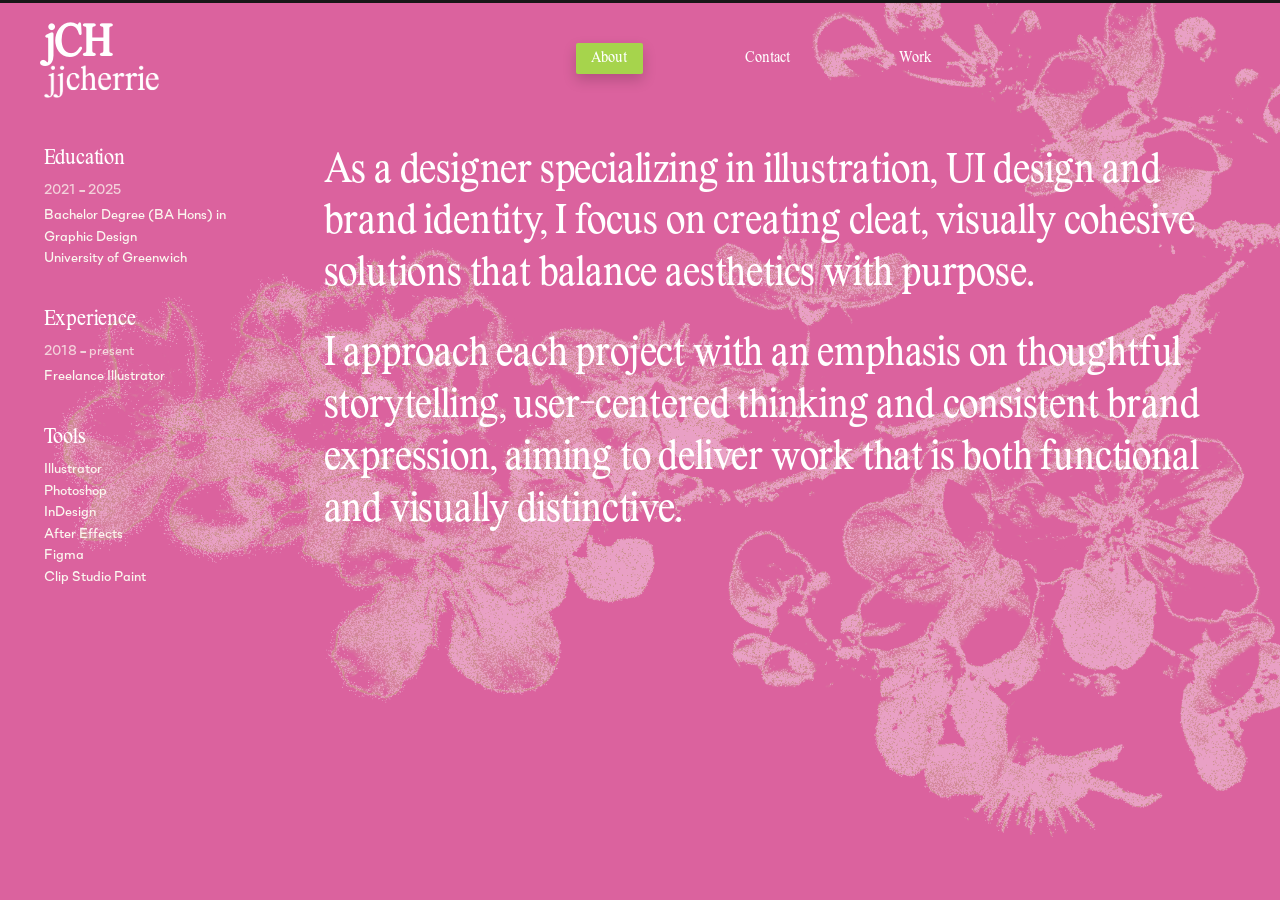
==== about/index.html @ f9f6416e "Big update" ====
<!DOCTYPE html>
<html lang="en">
<head>
<meta charset="UTF-8" />
<title>About — jjcherrie</title>
<meta name="viewport" content="width=device-width, initial-scale=1.0" />
<meta name="description" content="I'm Linh Nguyen, a graphic designer and illustrator. I turn complex ideas into clear, playful, and human-centric digital experiences." />
<link rel="stylesheet" href="../css/style.css" />
<link rel="prefetch" href="../" />
<link rel="prefetch" href="../work/" />
<link rel="prefetch" href="../contact/" />
<script type="speculationrules">
{
  "prerender": [
    {
      "where": { "href_matches": "/*" },
      "eagerness": "moderate"
    }
  ]
}
</script>
</head>
<body>

<section class="hero hero--sub">
  <div class="hero__branchWrap">
    <img class="hero__branch" src="../images/home/graphic element 01_.png" alt="" aria-hidden="true" />

    <div class="hero__sparkles" aria-hidden="true">
      <span class="sparkle" style="left:82.49%; top:50.44%; --s-size:12px; --s-duration:3.2s; --s-delay:-0.4s;"></span>
      <span class="sparkle" style="left:89.74%; top:84.86%; --s-size:10px; --s-duration:2.8s; --s-delay:-1.8s;"></span>
      <span class="sparkle" style="left:87.57%; top:66.09%; --s-size:13px; --s-duration:3.6s; --s-delay:-0.9s;"></span>
      <span class="sparkle" style="left:80.96%; top:77.21%; --s-size:11px; --s-duration:3.0s; --s-delay:-2.6s;"></span>
      <span class="sparkle" style="left:43.35%; top:47.17%; --s-size:12px; --s-duration:3.4s; --s-delay:-1.2s;"></span>
      <span class="sparkle" style="left:27.39%; top:79.13%; --s-size:9px;  --s-duration:2.6s; --s-delay:-0.2s;"></span>
      <span class="sparkle" style="left:86.43%; top:83.86%; --s-size:14px; --s-duration:3.8s; --s-delay:-3.1s;"></span>
      <span class="sparkle" style="left:31.27%; top:69.82%; --s-size:10px; --s-duration:3.1s; --s-delay:-1.6s;"></span>
      <span class="sparkle" style="left:87.59%; top:91.97%; --s-size:11px; --s-duration:2.9s; --s-delay:-0.7s;"></span>
      <span class="sparkle" style="left:66.04%; top:91.47%; --s-size:13px; --s-duration:3.5s; --s-delay:-2.2s;"></span>
      <span class="sparkle" style="left:18.97%; top:47.56%; --s-size:10px; --s-duration:2.7s; --s-delay:-1.0s;"></span>
      <span class="sparkle" style="left:30.83%; top:70.07%; --s-size:12px; --s-duration:3.3s; --s-delay:-2.9s;"></span>
      <span class="sparkle" style="left:85.63%; top:92.43%; --s-size:9px;  --s-duration:3.0s; --s-delay:-0.5s;"></span>
      <span class="sparkle" style="left:38.11%; top:63.21%; --s-size:13px; --s-duration:3.6s; --s-delay:-1.4s;"></span>
      <span class="sparkle" style="left:23.92%; top:41.49%; --s-size:11px; --s-duration:2.8s; --s-delay:-2.0s;"></span>
      <span class="sparkle" style="left:97.47%; top:19.94%; --s-size:12px; --s-duration:3.2s; --s-delay:-0.3s;"></span>
      <span class="sparkle" style="left:88.92%; top:28.72%; --s-size:10px; --s-duration:3.4s; --s-delay:-1.7s;"></span>
      <span class="sparkle" style="left:60.5%;  top:34.8%;  --s-size:11px; --s-duration:2.9s; --s-delay:-2.4s;"></span>
    </div>
  </div>

  <a href="../" class="hero__logo">
    <div class="hero__logo-mark"><span class="lower">j</span><span class="cap">CH</span></div>
    <img class="hero__logo-word" src="../images/home/text-logo.png" alt="jjcherrie" />
  </a>

  <div class="hero__pageContent">
    <div class="about__grid">
      <aside class="about__sidebar">
        <div class="about__block">
          <h3>Education</h3>
          <p class="about__period">2021 – 2025</p>
          <p>Bachelor Degree (BA Hons) in Graphic Design<br />University of Greenwich</p>
        </div>
        <div class="about__block">
          <h3>Experience</h3>
          <p class="about__period">2018 – present</p>
          <p>Freelance Illustrator</p>
        </div>
        <div class="about__block">
          <h3>Tools</h3>
          <p>Illustrator<br />Photoshop<br />InDesign<br />After Effects<br />Figma<br />Clip Studio Paint</p>
        </div>
      </aside>
      <div class="about__bio">
        <p>As a designer specializing in illustration, UI design and brand identity, I focus on creating cleat, visually cohesive solutions that balance aesthetics with purpose.</p>
        <p>I approach each project with an emphasis on thoughtful storytelling, user-centered thinking and consistent brand expression, aiming to deliver work that is both functional and visually distinctive.</p>
      </div>
    </div>
  </div>

  <nav class="hero__nav">
    <a href="./" class="hero__navBtn hero__navBtn--about">About</a>
    <a href="../contact/" class="hero__navBtn hero__navBtn--contact hero__navBtn--plain">Contact</a>
    <a href="../work/" class="hero__navBtn hero__navBtn--work hero__navBtn--plain">Work</a>
  </nav>
</section>

</body>
</html>
---- css/style.css ----
/* Cross-document View Transitions: makes real navigation between index.html /
   about/ / work/ / contact/ crossfade instead of a hard page-load cut.
   Pure CSS, no JS. Unsupported browsers (older Safari/Firefox) just fall back
   to a normal instant page swap — nothing breaks. */
@view-transition {
  navigation: auto;
}

@font-face {
  font-family: "Lastik";
  src: url("../fonts/Lastik-Regular.otf") format("opentype");
  font-weight: 400;
  font-style: normal;
  font-display: swap;
}

@font-face {
  font-family: "Soin Sans Neue";
  src: url("../fonts/Stawix - SoinSansNeue-Medium.otf") format("opentype");
  font-weight: 500;
  font-style: normal;
  font-display: swap;
}

@font-face {
  font-family: "Soin Sans Neue";
  src: url("../fonts/Stawix - SoinSansNeue-Bold.otf") format("opentype");
  font-weight: 700;
  font-style: normal;
  font-display: swap;
}

:root {
  --pink-bg: #db629e;
  --green-btn: #a6d44c;
  --green-btn-text: #ffffff;
  --cream-text: #fbf7ef;
  --font-display: "Lastik", Georgia, "Times New Roman", serif;
  --font-body: "Soin Sans Neue", Arial, Helvetica, sans-serif;
}

* {
  box-sizing: border-box;
}

html,
body {
  margin: 0;
}

body {
  background: var(--pink-bg);
  font-family: var(--font-body);
}

img {
  max-width: 100%;
  display: block;
}

a {
  text-decoration: none;
  color: inherit;
}

.hero {
  position: relative;
  min-height: 100vh;
  overflow: hidden;
  border-top: 3px solid #171717;
}

.hero__branchWrap {
  position: absolute;
  top: -3%;
  right: -9%;
  height: 96%;
  aspect-ratio: 4385 / 2813;
  /* the branch's own stem exits the frame near the top-right corner (~93%, 20%
     of the artwork) as if it grows from an unseen tree there — pivoting the
     whole cluster around that point keeps that "root" visually still while the
     visible flowers on the opposite (bottom-left) side sway the most */
  transform-origin: 93% 20%;
  animation: branch-sway 5.5s ease-in-out infinite;
  will-change: transform;
}

/* .hero--sub = "this is a subpage" (about/work/contact), as opposed to the
   home page's full hero. Docks the nav into a top row and dims the branch —
   but only the flower image itself, not the sparkle layer, so the sparkles
   stay just as bright/prominent (and clearly above the flowers, not washed
   out along with them) even on the dimmed subpages. */
.hero--sub .hero__branch {
  opacity: 0.4;
}

@keyframes branch-sway {
  0%,
  100% {
    transform: rotate(-0.55deg);
  }
  50% {
    transform: rotate(0.55deg);
  }
}

.hero__branch {
  position: absolute;
  inset: 0;
  width: 100%;
  height: 100%;
  z-index: 1;
  pointer-events: none;
  user-select: none;
  transition: opacity 0.6s ease;
}

/* z-index: 2 > .hero__branch's 1, so the sparkles always render above the
   flower artwork, never underneath it */
.hero__sparkles {
  position: absolute;
  inset: 0;
  width: 100%;
  height: 100%;
  z-index: 2;
  pointer-events: none;
}

.sparkle {
  position: absolute;
  width: var(--s-size, 20px);
  height: var(--s-size, 20px);
  background: radial-gradient(circle, #fffef8 0%, #fff2cf 45%, transparent 75%);
  clip-path: polygon(50% 0%, 61% 36%, 100% 50%, 61% 64%, 50% 100%, 39% 64%, 0% 50%, 39% 36%);
  filter: drop-shadow(0 0 9px rgba(255, 250, 230, 1));
  opacity: 0;
  transform: translate(-50%, -50%) scale(0.15);
  animation: sparkle-twinkle var(--s-duration, 2s) linear infinite;
  animation-delay: var(--s-delay, 0s);
}

/* Irregular flashes at uneven percentages (instead of one smooth pulse per
   cycle) so each star reads as randomly flickering on/off rather than
   breathing in and out on a predictable rhythm. Five flash/gap pairs per
   loop (instead of three) plus shorter --s-duration values on the sparkles
   themselves means a lot more is visibly happening at any given moment. */
@keyframes sparkle-twinkle {
  0%,
  7%,
  19%,
  32%,
  46%,
  61%,
  76%,
  90%,
  100% {
    opacity: 0;
    transform: translate(-50%, -50%) scale(0.15);
  }
  3% {
    opacity: 1;
    transform: translate(-50%, -50%) scale(1);
  }
  15% {
    opacity: 0.9;
    transform: translate(-50%, -50%) scale(0.9);
  }
  25% {
    opacity: 1;
    transform: translate(-50%, -50%) scale(1);
  }
  40% {
    opacity: 0.85;
    transform: translate(-50%, -50%) scale(0.85);
  }
  53% {
    opacity: 1;
    transform: translate(-50%, -50%) scale(1);
  }
  68% {
    opacity: 0.7;
    transform: translate(-50%, -50%) scale(0.75);
  }
  83% {
    opacity: 1;
    transform: translate(-50%, -50%) scale(1);
  }
}

/* Subpages (about/work/contact) go back to the original, calmer sparkles:
   smaller stars (their own --s-size values in HTML), and only ONE flash per
   loop instead of five — but that single flash snaps on/off quickly (a
   couple percent of the cycle) rather than fading slowly, so it still reads
   as a real, sharp twinkle instead of a slow "breathing" pulse. */
.hero--sub .sparkle {
  animation-name: sparkle-twinkle-sub;
  animation-timing-function: ease-out;
}

@keyframes sparkle-twinkle-sub {
  0%,
  4%,
  100% {
    opacity: 0;
    transform: translate(-50%, -50%) scale(0.15);
  }
  1.5% {
    opacity: 1;
    transform: translate(-50%, -50%) scale(1);
  }
}

.hero__logo {
  position: absolute;
  left: 3.4%;
  top: 2.8%;
  z-index: 3;
  display: block;
}

.hero__logo-mark {
  font-family: var(--font-display);
  color: #fff;
  font-size: clamp(28px, 3.2vw, 46px);
  line-height: 0.85;
  letter-spacing: -0.01em;
}

.hero__logo-mark .lower,
.hero__logo-mark .cap {
  font-weight: 700;
}

.hero__logo-word {
  width: clamp(90px, 9vw, 140px);
  margin-top: 2px;
}

.hero__intro {
  position: absolute;
  left: 3.4%;
  top: 20.5%;
  z-index: 3;
  max-width: 30%;
  min-width: 260px;
  margin: 0;
  color: var(--cream-text);
  font-family: var(--font-body);
  font-weight: 500;
  font-size: clamp(14px, 1.15vw, 18px);
  line-height: 1.5;
  transition: opacity 0.5s ease;
}

/* Home-only hero text. About/Work/Contact pages don't include these elements
   at all, so there's nothing to hide on those pages. */

.hero__pageContent {
  position: absolute;
  left: 3.4%;
  right: 3.4%;
  top: 16%;
  bottom: 6%;
  z-index: 3;
  overflow-y: auto;
}

.about__grid {
  display: grid;
  grid-template-columns: 220px 1fr;
  gap: 60px;
  align-items: start;
}

.about__sidebar {
  display: flex;
  flex-direction: column;
  gap: 34px;
}

.about__block h3 {
  margin: 0 0 10px;
  color: #fff;
  font-family: var(--font-display);
  font-weight: 400;
  font-size: 20px;
  letter-spacing: -0.01em;
}

.about__block p {
  margin: 0 0 4px;
  color: var(--cream-text);
  font-family: var(--font-body);
  font-weight: 500;
  font-size: 13.5px;
  line-height: 1.6;
}

.about__period {
  opacity: 0.75;
}

.about__bio {
  color: #fff;
  font-family: var(--font-display);
  font-weight: 400;
  font-size: clamp(22px, 3vw, 40px);
  line-height: 1.35;
  letter-spacing: -0.005em;
}

.about__bio p {
  margin: 0 0 28px;
}

.hero__intro.is-typing::after {
  content: "|";
  margin-left: 2px;
  animation: intro-blink 0.9s step-end infinite;
}

@keyframes intro-blink {
  50% {
    opacity: 0;
  }
}

.scr {
  color: var(--cream-text);
  opacity: 0.55;
}

.hero__nav {
  position: absolute;
  inset: 0;
  z-index: 2;
}

.hero__navBtn {
  position: absolute;
  display: flex;
  align-items: center;
  justify-content: center;
  background: var(--green-btn);
  color: var(--green-btn-text);
  font-family: var(--font-display);
  font-weight: 400;
  font-size: clamp(13px, 1.1vw, 16px);
  padding: 0.5em 1.1em;
  margin: 0;
  border-radius: 2px;
  box-shadow: 0 6px 14px rgba(0, 0, 0, 0.18);
  transition: padding 0.2s ease, margin 0.2s ease, box-shadow 0.2s ease, left 0.6s ease, top 0.6s ease;
}

.hero__navBtn:hover {
  /* grows 2px outward on every side while staying centered on the same spot */
  padding: calc(0.5em + 2px) calc(1.1em + 2px);
  margin: -2px;
  box-shadow: 0 10px 18px rgba(0, 0, 0, 0.24);
}

.hero__navBtn .scramble {
  display: inline-block;
  transition: transform 0.2s ease;
}

.hero__navBtn:hover .scramble {
  /* text grows ~1px too, via transform so it doesn't reflow/blur like a font-size change would */
  transform: scale(1.07);
}

.hero__navBtn--about {
  left: 44.9%;
  top: 46.9%;
}

.hero__navBtn--contact {
  left: 74.3%;
  top: 50.1%;
}

.hero__navBtn--work {
  left: 62.7%;
  top: 64.2%;
}

/* Same names on every page = the browser morphs each button from its old
   spot to its new one across the real page navigation (part of the
   @view-transition rule above), instead of just cross-fading. This is what
   makes the buttons visually "fly" up into the top row when you click
   About/Work/Contact, even though it's a real page load each time. */
.hero__navBtn--about {
  view-transition-name: nav-about;
}

.hero__navBtn--contact {
  view-transition-name: nav-contact;
}

.hero__navBtn--work {
  view-transition-name: nav-work;
}

/* subpages (about/work/contact) dock all three buttons into a top nav row
   instead of scattering them over the flowers, like a real site header */
.hero--sub .hero__navBtn--about {
  left: 45%;
  top: 4.5%;
}

.hero--sub .hero__navBtn--contact {
  left: 57%;
  top: 4.5%;
}

.hero--sub .hero__navBtn--work {
  left: 69%;
  top: 4.5%;
}

/* on a subpage, only the current page's own button keeps the green pill —
   each page marks its other two nav links with this class so they read as
   plain text, matching image2.png */
.hero__navBtn--plain {
  background: transparent;
  box-shadow: none;
}

.hero__navBtn--plain:hover {
  box-shadow: none;
}

.hero__headline {
  position: absolute;
  left: 3.4%;
  top: 71%;
  z-index: 3;
  margin: 0;
  color: #fff;
  font-family: var(--font-display);
  font-weight: 400;
  font-size: clamp(30px, 4.6vw, 68px);
  line-height: 1.12;
  letter-spacing: -0.01em;
  transition: opacity 0.5s ease;
}

@media (max-width: 900px) {
  .hero {
    min-height: 130vh;
  }

  .hero__intro {
    max-width: 60%;
    top: 22%;
  }

  .hero__branchWrap {
    top: 4%;
    right: -30%;
    height: 60%;
  }

  .hero__navBtn--about {
    top: 40%;
    left: 40%;
  }

  .hero__navBtn--contact {
    top: 46%;
    left: 68%;
  }

  .hero__navBtn--work {
    top: 55%;
    left: 52%;
  }

  .hero__headline {
    top: 62%;
    font-size: clamp(28px, 8vw, 44px);
  }

  .hero--sub .hero__navBtn--about,
  .hero--sub .hero__navBtn--contact,
  .hero--sub .hero__navBtn--work {
    top: 3%;
  }

  .hero--sub .hero__navBtn--about {
    left: 38%;
  }

  .hero--sub .hero__navBtn--contact {
    left: 55%;
  }

  .hero--sub .hero__navBtn--work {
    left: 74%;
  }

  .hero__pageContent {
    top: 22%;
  }

  .about__grid {
    grid-template-columns: 1fr;
    gap: 32px;
  }
}

@media (max-width: 560px) {
  .hero {
    min-height: 145vh;
  }

  .hero__intro {
    max-width: 80%;
  }

  .hero__branchWrap {
    top: 2%;
    right: -55%;
    height: 42%;
  }

  .hero__navBtn--about {
    top: 34%;
    left: 30%;
  }

  .hero__navBtn--contact {
    top: 40%;
    left: 62%;
  }

  .hero__navBtn--work {
    top: 47%;
    left: 40%;
  }

  .hero__headline {
    top: 66%;
  }
}
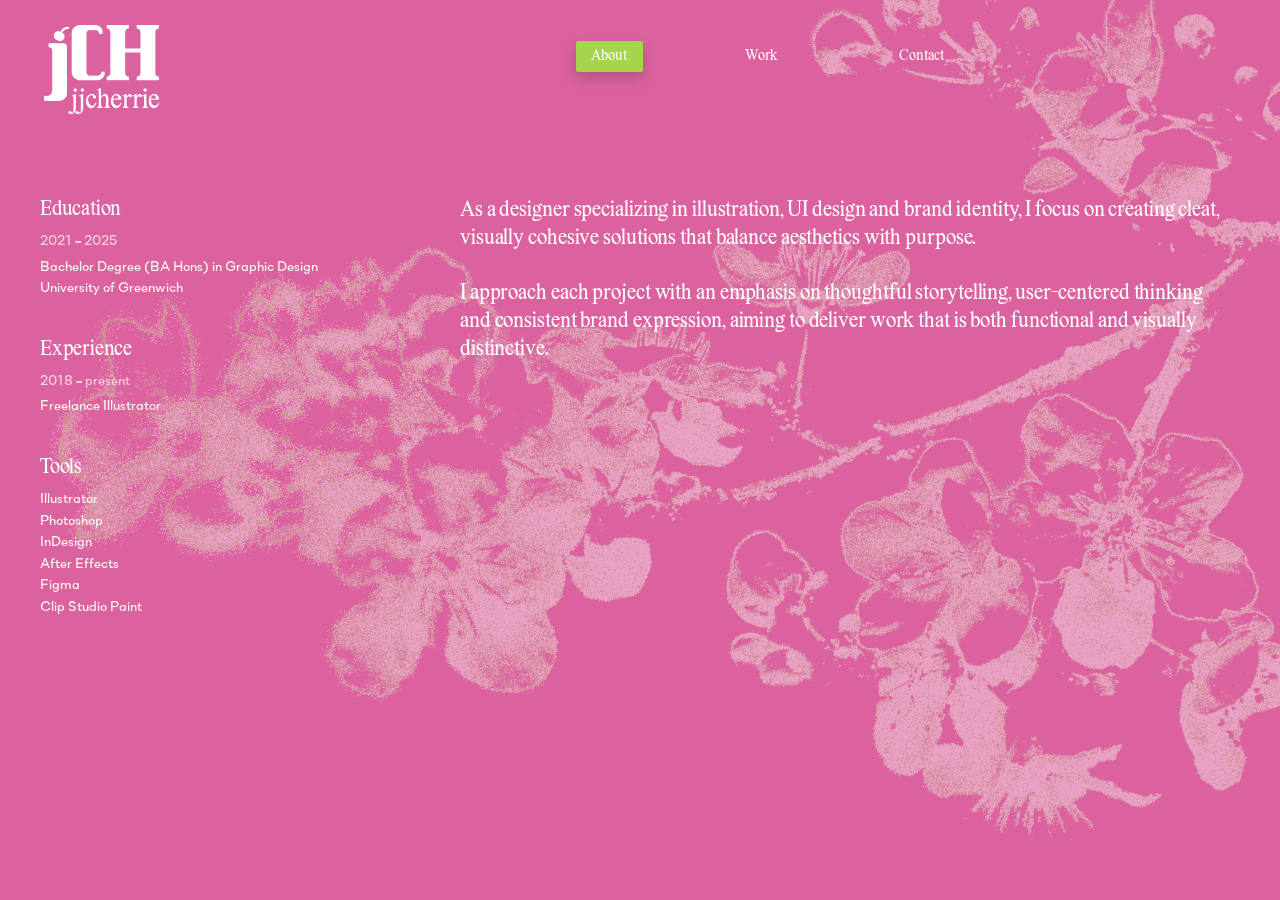
==== commit 1da0baca: "Big update" ====
--- a/about/index.html
+++ b/about/index.html
@@ -49,8 +49,7 @@
   </div>
 
   <a href="../" class="hero__logo">
-    <div class="hero__logo-mark"><span class="lower">j</span><span class="cap">CH</span></div>
-    <img class="hero__logo-word" src="../images/home/text-logo.png" alt="jjcherrie" />
+    <img class="hero__logo-img" src="../images/home/logo.png" alt="jjcherrie" />
   </a>
 
   <div class="hero__pageContent">
@@ -80,10 +79,11 @@
 
   <nav class="hero__nav">
     <a href="./" class="hero__navBtn hero__navBtn--about">About</a>
+    <a href="../work/" class="hero__navBtn hero__navBtn--work hero__navBtn--plain">Work</a>
     <a href="../contact/" class="hero__navBtn hero__navBtn--contact hero__navBtn--plain">Contact</a>
-    <a href="../work/" class="hero__navBtn hero__navBtn--work hero__navBtn--plain">Work</a>
   </nav>
 </section>
 
+<script src="../js/nav-transition.js"></script>
 </body>
 </html>
--- a/css/style.css
+++ b/css/style.css
@@ -48,8 +48,17 @@
   margin: 0;
 }
 
+/* overflow-x: hidden lives ONLY on body, not html: setting it on BOTH makes
+   overflow-y compute to auto on both (CSS overflow-x/y are interdependent —
+   a non-visible value on one axis forces the other to auto if it would
+   otherwise be visible), turning body into a second, independently
+   scrollable box nested inside html's viewport scroller. Since the user only
+   ever scrolls html (the documentElement), body's own scrollTop never
+   moves — and every position:sticky element in the page computes its stuck
+   range against THAT frozen frame of reference, so it never engages. */
 body {
   background: var(--pink-bg);
+  overflow-x: hidden;
   font-family: var(--font-body);
 }
 
@@ -67,7 +76,6 @@
   position: relative;
   min-height: 100vh;
   overflow: hidden;
-  border-top: 3px solid #171717;
 }
 
 .hero__branchWrap {
@@ -218,22 +226,9 @@
   display: block;
 }
 
-.hero__logo-mark {
-  font-family: var(--font-display);
-  color: #fff;
-  font-size: clamp(28px, 3.2vw, 46px);
-  line-height: 0.85;
-  letter-spacing: -0.01em;
-}
-
-.hero__logo-mark .lower,
-.hero__logo-mark .cap {
-  font-weight: 700;
-}
-
-.hero__logo-word {
+.hero__logo-img {
+  display: block;
   width: clamp(90px, 9vw, 140px);
-  margin-top: 2px;
 }
 
 .hero__intro {
@@ -257,25 +252,29 @@
 
 .hero__pageContent {
   position: absolute;
-  left: 3.4%;
-  right: 3.4%;
-  top: 16%;
+  left: 40px;
+  right: 40px;
+  top: 22%;
   bottom: 6%;
   z-index: 3;
+  overflow-x: hidden;
   overflow-y: auto;
 }
 
 .about__grid {
   display: grid;
-  grid-template-columns: 220px 1fr;
+  grid-template-columns: repeat(3, 1fr);
+  grid-template-rows: 1fr;
+  height: 100%;
   gap: 60px;
-  align-items: start;
 }
 
 .about__sidebar {
   display: flex;
   flex-direction: column;
   gap: 34px;
+  grid-column: 1 / 2;
+  min-width: 0;
 }
 
 .about__block h3 {
@@ -301,12 +300,198 @@
 }
 
 .about__bio {
+  grid-column: 2 / 4;
   color: #fff;
   font-family: var(--font-display);
   font-weight: 400;
-  font-size: clamp(22px, 3vw, 40px);
+  font-size: clamp(16px, 1.6vw, 24px);
   line-height: 1.35;
   letter-spacing: -0.005em;
+  min-width: 0;
+  min-height: 0;
+  overflow-y: auto;
+  padding-right: 8px;
+  scrollbar-width: thin;
+  scrollbar-color: rgba(255, 255, 255, 0.35) transparent;
+}
+
+.about__bio::-webkit-scrollbar {
+  width: 5px;
+}
+
+.about__bio::-webkit-scrollbar-track {
+  background: transparent;
+}
+
+.about__bio::-webkit-scrollbar-thumb {
+  background: rgba(255, 255, 255, 0.35);
+  border-radius: 3px;
+}
+
+/* Contact page: no bio/grid, just a giant wordmark front and center plus a
+   footer bar of contact details anchored near the bottom edge — mirrors the
+   nav row's top band with a matching band at the bottom. */
+.contact__brand {
+  position: absolute;
+  left: 0;
+  right: 0;
+  top: 50%;
+  transform: translateY(-50%);
+  z-index: 3;
+  margin: 0;
+  color: #fff;
+  font-family: var(--font-display);
+  font-weight: 400;
+  font-size: clamp(56px, 16vw, 260px);
+  line-height: 1;
+  letter-spacing: -0.01em;
+  text-align: center;
+}
+
+.contact__footer {
+  position: absolute;
+  left: 40px;
+  right: 40px;
+  bottom: 4%;
+  z-index: 3;
+  display: flex;
+  justify-content: space-between;
+  gap: 24px;
+  margin: 0;
+}
+
+.contact__footer span,
+.contact__footer a {
+  color: var(--cream-text);
+  font-family: var(--font-body);
+  font-weight: 500;
+  font-size: 13.5px;
+  text-decoration: none;
+}
+
+.contact__footer a:hover {
+  text-decoration: underline;
+}
+
+.work__grid {
+  display: grid;
+  grid-template-columns: repeat(3, 1fr);
+  gap: 60px;
+}
+
+.work__spacer {
+  grid-column: 1;
+}
+
+.work__intro {
+  grid-column: 2 / 4;
+  margin: 0;
+  color: #fff;
+  font-family: var(--font-display);
+  font-weight: 400;
+  font-size: clamp(33px, 4.2vw, 60px);
+  line-height: 1.3;
+  letter-spacing: -0.005em;
+}
+
+/* The two "shaped by..." / "built with..." phrases are the core claim, so
+   they fade in first (1s); the connective framing words around them ("A
+   collection of...", "Every project here was") stay hidden longer, fading
+   in after (2s). */
+.work__fade {
+  opacity: 0;
+  animation: work-fade-in 0.6s ease forwards;
+}
+
+.work__fade--early {
+  animation-delay: 1s;
+}
+
+.work__fade--late {
+  animation-delay: 2s;
+}
+
+@keyframes work-fade-in {
+  to {
+    opacity: 1;
+  }
+}
+
+/* Lives OUTSIDE .hero (a sibling section, normal document flow) instead of
+   inside .hero__pageContent — .hero's other children are all
+   position:absolute, so .hero itself never grows past its fixed
+   min-height:100vh no matter how much content is layered inside it. A
+   6-project list is much taller than that, so it needs to push the page
+   taller and scroll normally, not get trapped in a small clipped/internal
+   scrollbox on top of the flower art. */
+/* Small top padding on purpose: the sticky-stacking cards need to start
+   sticking as soon as possible after the hero (where the nav row lives) —
+   a big empty gap here would burn scroll distance before the first card
+   ever reaches the top of the viewport, so most of the stacking/shrinking
+   would happen off-screen or be over before the user notices it. */
+.work__listSection {
+  background: var(--pink-bg);
+  padding: 24px 40px 80px;
+}
+
+.work__list {
+  display: flex;
+  flex-direction: column;
+  gap: 24px;
+}
+
+/* Sticky stacking cards (see ux.html's "7.2 Sticky stacking cards" demo):
+   each card is position:sticky, and js/work-stack.js gives every card a
+   `top` staggered by ~1/5 of the PREVIOUS card's own height — so once a
+   later card stacks over an earlier one, the earlier card's top ~20% (its
+   meta + title) still peeks out above it instead of being fully hidden.
+   The script also shrinks each card slightly as the next one approaches,
+   including the last card (shrinks against the list's own bottom edge
+   instead of being left full-size forever on top of the whole pile). */
+.work__itemCard {
+  position: sticky;
+  display: grid;
+  grid-template-columns: repeat(3, 1fr);
+  gap: 40px;
+  padding: 36px;
+  background: var(--pink-bg);
+  border-radius: 16px;
+  will-change: transform;
+  transform-origin: top center;
+}
+
+.work__itemMeta {
+  margin: 0;
+  color: var(--cream-text);
+  font-family: var(--font-body);
+  font-weight: 500;
+  font-size: 13.5px;
+  opacity: 0.75;
+}
+
+.work__itemTitle {
+  margin: 0 0 14px;
+  color: #fff;
+  font-family: var(--font-display);
+  font-weight: 400;
+  font-size: clamp(20px, 2vw, 28px);
+  letter-spacing: -0.01em;
+}
+
+.work__itemDesc {
+  margin: 0;
+  color: var(--cream-text);
+  font-family: var(--font-body);
+  font-weight: 500;
+  font-size: 14px;
+  line-height: 1.6;
+}
+
+.work__itemMedia img {
+  width: 100%;
+  aspect-ratio: 4 / 3;
+  object-fit: cover;
+  border-radius: 4px;
 }
 
 .about__bio p {
@@ -371,18 +556,18 @@
 }
 
 .hero__navBtn--about {
-  left: 44.9%;
-  top: 46.9%;
+  left: 47.9%;
+  top: 37.5%;
 }
 
 .hero__navBtn--contact {
-  left: 74.3%;
-  top: 50.1%;
-}
-
-.hero__navBtn--work {
   left: 62.7%;
   top: 64.2%;
+}
+
+.hero__navBtn--work {
+  left: 74.7%;
+  top: 45%;
 }
 
 /* Same names on every page = the browser morphs each button from its old
@@ -410,12 +595,12 @@
 }
 
 .hero--sub .hero__navBtn--contact {
+  left: 69%;
+  top: 4.5%;
+}
+
+.hero--sub .hero__navBtn--work {
   left: 57%;
-  top: 4.5%;
-}
-
-.hero--sub .hero__navBtn--work {
-  left: 69%;
   top: 4.5%;
 }
 
@@ -430,6 +615,14 @@
 .hero__navBtn--plain:hover {
   box-shadow: none;
 }
+
+/* Per-role names (above) are the default/fallback for every button on every
+   page — this alone is what makes Home -> subpage fly correctly. Whenever a
+   subpage's current button instead needs the shared "nav-current" name (so
+   it slides between two subpages, since same-role position never changes
+   subpage-to-subpage), js/nav-transition.js overrides it with an inline
+   style, dynamically, only for that specific navigation — see that file for
+   why this can't be done with CSS alone. */
 
 .hero__headline {
   position: absolute;
@@ -468,13 +661,13 @@
   }
 
   .hero__navBtn--contact {
+    top: 55%;
+    left: 52%;
+  }
+
+  .hero__navBtn--work {
     top: 46%;
     left: 68%;
-  }
-
-  .hero__navBtn--work {
-    top: 55%;
-    left: 52%;
   }
 
   .hero__headline {
@@ -493,11 +686,22 @@
   }
 
   .hero--sub .hero__navBtn--contact {
+    left: 74%;
+  }
+
+  .hero--sub .hero__navBtn--work {
     left: 55%;
   }
 
-  .hero--sub .hero__navBtn--work {
-    left: 74%;
+  .contact__brand {
+    font-size: clamp(36px, 16vw, 96px);
+  }
+
+  .contact__footer {
+    flex-direction: column;
+    align-items: flex-start;
+    gap: 8px;
+    bottom: 3%;
   }
 
   .hero__pageContent {
@@ -506,7 +710,46 @@
 
   .about__grid {
     grid-template-columns: 1fr;
+    grid-template-rows: auto;
+    height: auto;
     gap: 32px;
+  }
+
+  .about__sidebar {
+    grid-column: 1;
+  }
+
+  .about__bio {
+    grid-column: 1;
+    overflow-y: visible;
+  }
+
+  .work__grid {
+    grid-template-columns: 1fr;
+    gap: 0;
+  }
+
+  .work__spacer {
+    display: none;
+  }
+
+  .work__intro {
+    grid-column: 1;
+  }
+
+  .work__listSection {
+    padding: 24px 20px 60px;
+  }
+
+  /* Sticky-stacking shrink relies on scroll-driven transforms, which read as
+     janky/fiddly on small touch screens — mobile just gets a plain,
+     non-sticky, single-column list of full-size cards instead. */
+  .work__itemCard {
+    position: static;
+    grid-template-columns: 1fr;
+    gap: 16px;
+    padding: 24px;
+    transform: none !important;
   }
 }
 
@@ -531,15 +774,15 @@
   }
 
   .hero__navBtn--contact {
+    top: 47%;
+    left: 40%;
+  }
+
+  .hero__navBtn--work {
     top: 40%;
     left: 62%;
   }
 
-  .hero__navBtn--work {
-    top: 47%;
-    left: 40%;
-  }
-
   .hero__headline {
     top: 66%;
   }
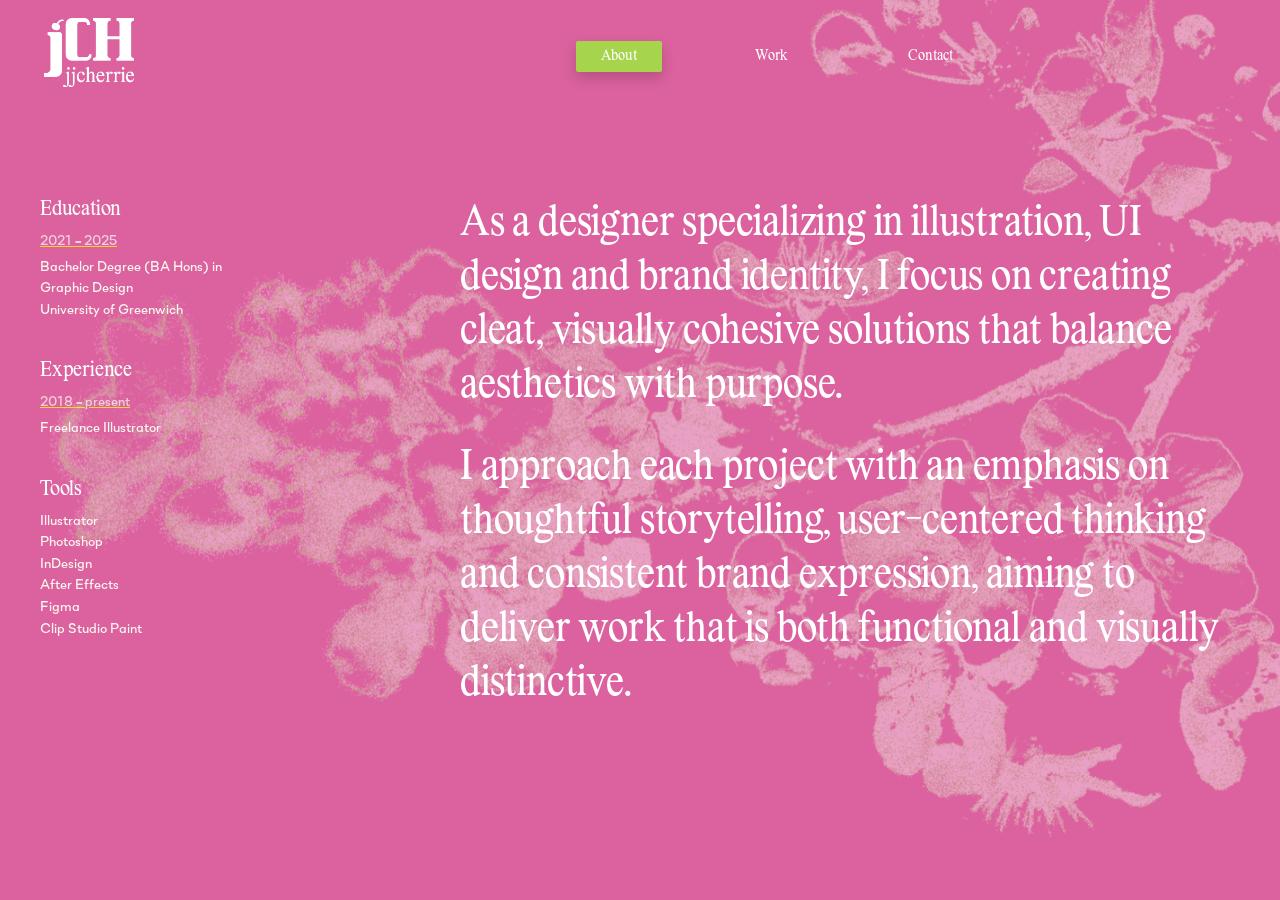
==== commit f3a99163: "Resize branch graphic to 1500px width Full resolution (4385px) was overkill for a decorative backgro" ====
--- a/about/index.html
+++ b/about/index.html
@@ -58,7 +58,7 @@
         <div class="about__block">
           <h3>Education</h3>
           <p class="about__period">2021 – 2025</p>
-          <p>Bachelor Degree (BA Hons) in Graphic Design<br />University of Greenwich</p>
+          <p>Bachelor Degree (BA Hons) in <br>Graphic Design<br />University of Greenwich</p>
         </div>
         <div class="about__block">
           <h3>Experience</h3>
--- a/css/style.css
+++ b/css/style.css
@@ -221,14 +221,14 @@
 .hero__logo {
   position: absolute;
   left: 3.4%;
-  top: 2.8%;
+  top: 2%;
   z-index: 3;
   display: block;
 }
 
 .hero__logo-img {
   display: block;
-  width: clamp(90px, 9vw, 140px);
+  width: clamp(90px, 9vw, 50px);
 }
 
 .hero__intro {
@@ -297,6 +297,8 @@
 
 .about__period {
   opacity: 0.75;
+  text-decoration: underline;
+  text-decoration-color: yellow;
 }
 
 .about__bio {
@@ -304,7 +306,7 @@
   color: #fff;
   font-family: var(--font-display);
   font-weight: 400;
-  font-size: clamp(16px, 1.6vw, 24px);
+  font-size: clamp(30px, 3.2vw, 40px);
   line-height: 1.35;
   letter-spacing: -0.005em;
   min-width: 0;
@@ -342,7 +344,7 @@
   color: #fff;
   font-family: var(--font-display);
   font-weight: 400;
-  font-size: clamp(56px, 16vw, 260px);
+  font-size: clamp(56px, 25vw, 360px);
   line-height: 1;
   letter-spacing: -0.01em;
   text-align: center;
@@ -531,7 +533,7 @@
   font-family: var(--font-display);
   font-weight: 400;
   font-size: clamp(13px, 1.1vw, 16px);
-  padding: 0.5em 1.1em;
+  padding: 0.5em 25px;
   margin: 0;
   border-radius: 2px;
   box-shadow: 0 6px 14px rgba(0, 0, 0, 0.18);
@@ -540,7 +542,7 @@
 
 .hero__navBtn:hover {
   /* grows 2px outward on every side while staying centered on the same spot */
-  padding: calc(0.5em + 2px) calc(1.1em + 2px);
+  padding: calc(0.5em + 2px) calc(25px + 2px);
   margin: -2px;
   box-shadow: 0 10px 18px rgba(0, 0, 0, 0.24);
 }
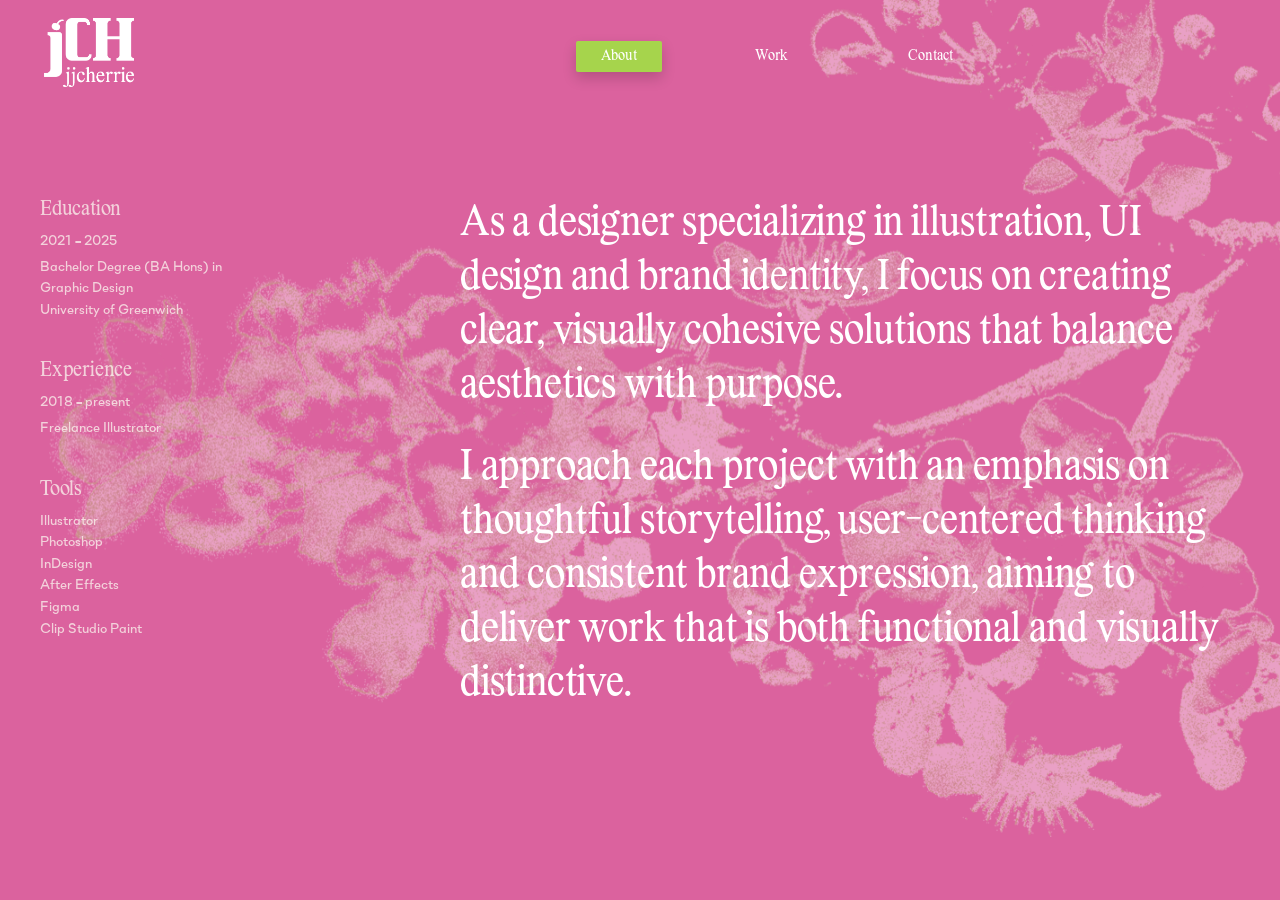
==== commit 761e90b1: "fix final" ====
--- a/about/index.html
+++ b/about/index.html
@@ -71,7 +71,7 @@
         </div>
       </aside>
       <div class="about__bio">
-        <p>As a designer specializing in illustration, UI design and brand identity, I focus on creating cleat, visually cohesive solutions that balance aesthetics with purpose.</p>
+        <p>As a designer specializing in illustration, UI design and brand identity, I focus on creating clear, visually cohesive solutions that balance aesthetics with purpose.</p>
         <p>I approach each project with an emphasis on thoughtful storytelling, user-centered thinking and consistent brand expression, aiming to deliver work that is both functional and visually distinctive.</p>
       </div>
     </div>
--- a/css/style.css
+++ b/css/style.css
@@ -6,6 +6,26 @@
   navigation: auto;
 }
 
+/* Work page only: js/cursor-trail.js drops one of these at the pointer's
+   position on every big-enough mouse move, then fades it out at full size —
+   the fading squares left behind read as a pixelated cursor trail. */
+.work__cursorTrail {
+  position: fixed;
+  left: 0;
+  top: 0;
+  width: 20px;
+  height: 20px;
+  background: var(--green-btn);
+  pointer-events: none;
+  z-index: 99999;
+  transform: translate(-50%, -50%);
+  transition: opacity 1s ease;
+}
+
+.work__cursorTrail--fade {
+  opacity: 0;
+}
+
 @font-face {
   font-family: "Lastik";
   src: url("../fonts/Lastik-Regular.otf") format("opentype");
@@ -32,6 +52,7 @@
 
 :root {
   --pink-bg: #db629e;
+  --pink-light: #fbdce9;
   --green-btn: #a6d44c;
   --green-btn-text: #ffffff;
   --cream-text: #fbf7ef;
@@ -275,11 +296,12 @@
   gap: 34px;
   grid-column: 1 / 2;
   min-width: 0;
+  opacity: 0.75;
 }
 
 .about__block h3 {
   margin: 0 0 10px;
-  color: #fff;
+  color: var(--cream-text);
   font-family: var(--font-display);
   font-weight: 400;
   font-size: 20px;
@@ -293,12 +315,6 @@
   font-weight: 500;
   font-size: 13.5px;
   line-height: 1.6;
-}
-
-.about__period {
-  opacity: 0.75;
-  text-decoration: underline;
-  text-decoration-color: yellow;
 }
 
 .about__bio {
@@ -335,19 +351,13 @@
    nav row's top band with a matching band at the bottom. */
 .contact__brand {
   position: absolute;
-  left: 0;
-  right: 0;
+  left: 50%;
   top: 50%;
-  transform: translateY(-50%);
+  transform: translate(-50%, -50%);
   z-index: 3;
   margin: 0;
-  color: #fff;
-  font-family: var(--font-display);
-  font-weight: 400;
-  font-size: clamp(56px, 25vw, 360px);
-  line-height: 1;
-  letter-spacing: -0.01em;
-  text-align: center;
+  width: min(92vw, 1500px);
+  height: auto;
 }
 
 .contact__footer {
@@ -397,19 +407,12 @@
 }
 
 /* The two "shaped by..." / "built with..." phrases are the core claim, so
-   they fade in first (1s); the connective framing words around them ("A
-   collection of...", "Every project here was") stay hidden longer, fading
-   in after (2s). */
-.work__fade {
-  opacity: 0;
+   they stay fully visible the whole time; the connective framing words
+   around them ("A collection of...", "Every project here was") start
+   almost hidden (0.1 opacity) and fade in after (2s). */
+.work__fade--late {
+  opacity: 0.1;
   animation: work-fade-in 0.6s ease forwards;
-}
-
-.work__fade--early {
-  animation-delay: 1s;
-}
-
-.work__fade--late {
   animation-delay: 2s;
 }
 
@@ -494,6 +497,237 @@
   aspect-ratio: 4 / 3;
   object-fit: cover;
   border-radius: 4px;
+  cursor: pointer;
+}
+
+/* js/work-modal.js toggles this on <body> while the panel is open, so the
+   page underneath can't scroll along with it. */
+.work__bodyLocked {
+  overflow: hidden;
+}
+
+/* Clicking a work thumbnail opens this fixed-position detail panel, pinned
+   at top:100px/left:100px per spec, above everything else on the page.
+   js/work-modal.js fills in its text/image and toggles the `hidden`
+   attribute. */
+.work__modal {
+  position: fixed;
+  top: 100px;
+  left: 300px;
+  right: 50px;
+  z-index: 9999;
+  height: 100vh;
+  overflow-y: auto;
+  overscroll-behavior: contain;
+  scrollbar-width: none;
+  /* CSS animations (unlike transitions) restart on their own whenever the
+     element goes from display:none back to visible, so this just replays
+     every time js/work-modal.js clears the `hidden` attribute — no extra
+     JS needed to trigger it. */
+  animation: work-modal-in 0.4s ease;
+}
+
+@keyframes work-modal-in {
+  from {
+    transform: translateY(100%);
+  }
+  to {
+    transform: translateY(0);
+  }
+}
+
+.work__modal[hidden] {
+  display: none;
+}
+
+.work__modal::-webkit-scrollbar {
+  display: none;
+}
+
+/* Holds the background + hole-punch mask + padding together with the text/
+   image, so the "paper" (and its holes) scrolls as one piece instead of the
+   holes staying fixed to the viewport while the content scrolls past them. */
+.work__modalPaper {
+  min-height: 100%;
+  /* Random fleck/grain texture (SVG feTurbulence noise, not a repeating dot
+     grid) blended over the flat pink so the panel reads as textured paper
+     instead of a solid color card. */
+  background-color: var(--pink-light);
+  background-image: url("data:image/svg+xml,%3Csvg xmlns='http://www.w3.org/2000/svg' width='180' height='180'%3E%3Cfilter id='n'%3E%3CfeTurbulence type='fractalNoise' baseFrequency='0.85' numOctaves='3' stitchTiles='stitch'/%3E%3CfeColorMatrix type='matrix' values='0 0 0 0 0 0 0 0 0 0 0 0 0 0 0 0 0 0 0.22 0'/%3E%3C/filter%3E%3Crect width='100%25' height='100%25' filter='url(%23n)'/%3E%3C/svg%3E");
+  background-repeat: repeat;
+  background-blend-mode: multiply;
+  padding: 40px 200px 140px 200px;
+  /* Ring-binder look: a column of circular cutouts through the left margin
+     that let whatever is behind the panel show through, instead of just a
+     solid strip of background color. Extends 100px past the last piece of
+     content (via the extra bottom padding above) so the perforation runs
+     off the end like a real strip instead of stopping abruptly. */
+  mask-image: radial-gradient(circle 12px at 30px 100px, transparent 12px, black 13px);
+  mask-repeat: repeat-y;
+  mask-size: 100% 200px;
+  -webkit-mask-image: radial-gradient(circle 12px at 30px 100px, transparent 12px, black 13px);
+  -webkit-mask-repeat: repeat-y;
+  -webkit-mask-size: 100% 200px;
+}
+
+.work__modalClose {
+  position: absolute;
+  top: 50%;
+  right: 14px;
+  transform: translateY(-50%);
+  z-index: 1;
+  width: 72px;
+  height: 72px;
+  border: none;
+  border-radius: 50%;
+  background: #262626;
+  cursor: pointer;
+  transition: transform 0.3s ease;
+}
+
+.work__modalClose:hover {
+  transform: translateY(-50%) rotate(180deg);
+}
+
+/* Custom X built from two bars crossing at 90° (instead of a text glyph)
+   so it stays crisp at this larger size and rotates cleanly on hover. */
+.work__modalClose::before,
+.work__modalClose::after {
+  content: "";
+  position: absolute;
+  top: 50%;
+  left: 50%;
+  width: 56px;
+  height: 2px;
+  background: #f2f2f2;
+  border-radius: 1px;
+}
+
+.work__modalClose::before {
+  transform: translate(-50%, -50%) rotate(45deg);
+}
+
+.work__modalClose::after {
+  transform: translate(-50%, -50%) rotate(-45deg);
+}
+
+/* Coded to look like the reference document-memo header (header-paper.png)
+   — a row of labeled fields between two rules, a rotated "stamped" doc
+   number, and a dark circular close button standing in for its X — built
+   with real markup instead of embedding that reference image. */
+.work__modalHeader {
+  position: relative;
+  /* Bleeds past the paper's own side padding: flush to the paper's right
+     edge, but only 50px in from its left edge (asymmetric on purpose, so
+     the close button sits in the wide right-hand gutter, outside the
+     table rules below). */
+  width: calc(100% + 350px);
+  margin: 0 0 24px -150px;
+  padding: 0 100px 0 50px;
+}
+
+.work__modalHeaderFields {
+  display: grid;
+  grid-template-columns: repeat(5, 1fr);
+  border-top: 1px solid rgba(43, 36, 33, 0.35);
+  border-bottom: 1px solid rgba(43, 36, 33, 0.35);
+}
+
+.work__modalField {
+  position: relative;
+  min-width: 0;
+  /* Fixed row height (not content-driven) so the column divider runs the
+     full height of the row, flush against the table's own top/bottom
+     rules — a real table-cell look. Kept short enough that the table's
+     own border-bottom crosses through the Document Number stamp (rather
+     than pushing that stamp further down to reach a taller border). */
+  min-height: 115px;
+  padding: 20px 24px;
+}
+
+/* Table-style column dividers between fields — no border on the two
+   outermost edges, only between columns. */
+.work__modalField + .work__modalField {
+  border-left: 1px solid rgba(43, 36, 33, 0.35);
+}
+
+.work__modalFieldLabel {
+  font-family: var(--font-body);
+  font-weight: 500;
+  font-size: 11px;
+  letter-spacing: 0.08em;
+  text-transform: uppercase;
+  color: rgba(43, 36, 33, 0.55);
+}
+
+.work__modalFieldValue {
+  /* Positioned a fixed distance from the table's own top edge (not from
+     the sibling label) so every column's value lines up on the same row
+     regardless of how tall that column's label happens to be. */
+  position: absolute;
+  top: 80px;
+  left: 24px;
+  right: 24px;
+  font-family: var(--font-body);
+  font-weight: 500;
+  font-size: 14px;
+  color: #2b2421;
+}
+
+.work__modalSubject {
+  font-weight: 300;
+}
+
+.work__modalDocNo {
+  display: inline-block;
+  z-index: 2;
+  width: fit-content;
+  padding: 2px 10px;
+  border: 2px solid #c0432f;
+  border-radius: 4px;
+  color: #c0432f;
+  font-size: 28px;
+  font-weight: 700;
+  transform: rotate(-10deg);
+}
+
+.work__modalImg {
+  width: 520px;
+  max-width: 100%;
+  height: auto;
+  aspect-ratio: 4 / 4.5;
+  object-fit: cover;
+  border-radius: 4px;
+  margin-top: 30px;
+  margin-bottom: 16px;
+  padding-bottom: 300px;
+}
+
+.work__modalMeta {
+  margin: 150px 0 6px;
+  color: #7a3f57;
+  font-family: var(--font-body);
+  font-weight: 500;
+  font-size: 64px;
+  opacity: 0.75;
+}
+
+.work__modalTitle {
+  margin: 40px 0 10px;
+  color: #2b2b2b;
+  font-family: var(--font-display);
+  font-weight: 400;
+  font-size: 42px;
+  letter-spacing: -0.01em;
+}
+
+.work__modalDesc {
+  margin: 0;
+  color: #3a2430;
+  font-family: var(--font-body);
+  font-weight: 500;
+  font-size: 21px;
+  line-height: 1.6;
 }
 
 .about__bio p {
@@ -563,13 +797,13 @@
 }
 
 .hero__navBtn--contact {
+  left: 74.7%;
+  top: 45%;
+}
+
+.hero__navBtn--work {
   left: 62.7%;
   top: 64.2%;
-}
-
-.hero__navBtn--work {
-  left: 74.7%;
-  top: 45%;
 }
 
 /* Same names on every page = the browser morphs each button from its old
@@ -663,13 +897,13 @@
   }
 
   .hero__navBtn--contact {
+    top: 46%;
+    left: 68%;
+  }
+
+  .hero__navBtn--work {
     top: 55%;
     left: 52%;
-  }
-
-  .hero__navBtn--work {
-    top: 46%;
-    left: 68%;
   }
 
   .hero__headline {
@@ -696,7 +930,7 @@
   }
 
   .contact__brand {
-    font-size: clamp(36px, 16vw, 96px);
+    width: min(85vw, 640px);
   }
 
   .contact__footer {
@@ -776,15 +1010,15 @@
   }
 
   .hero__navBtn--contact {
+    top: 40%;
+    left: 62%;
+  }
+
+  .hero__navBtn--work {
     top: 47%;
     left: 40%;
   }
 
-  .hero__navBtn--work {
-    top: 40%;
-    left: 62%;
-  }
-
   .hero__headline {
     top: 66%;
   }
